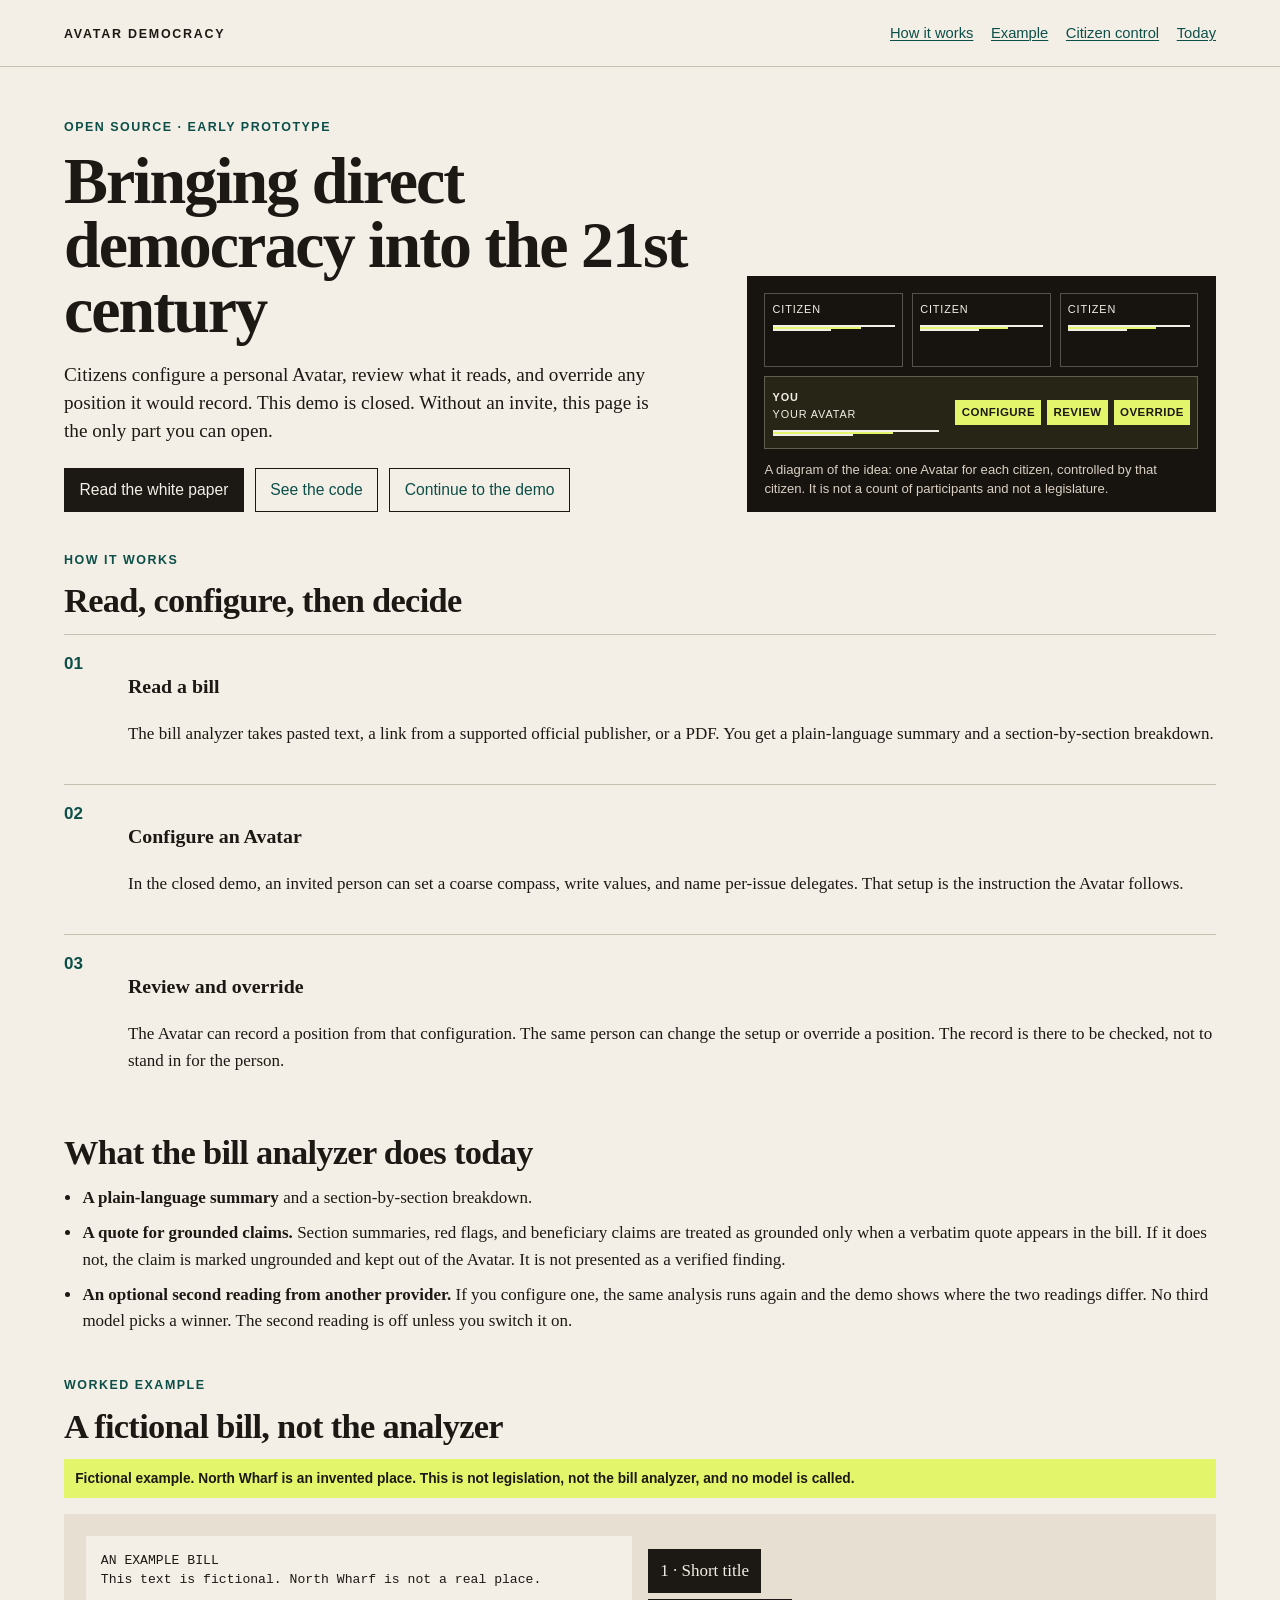
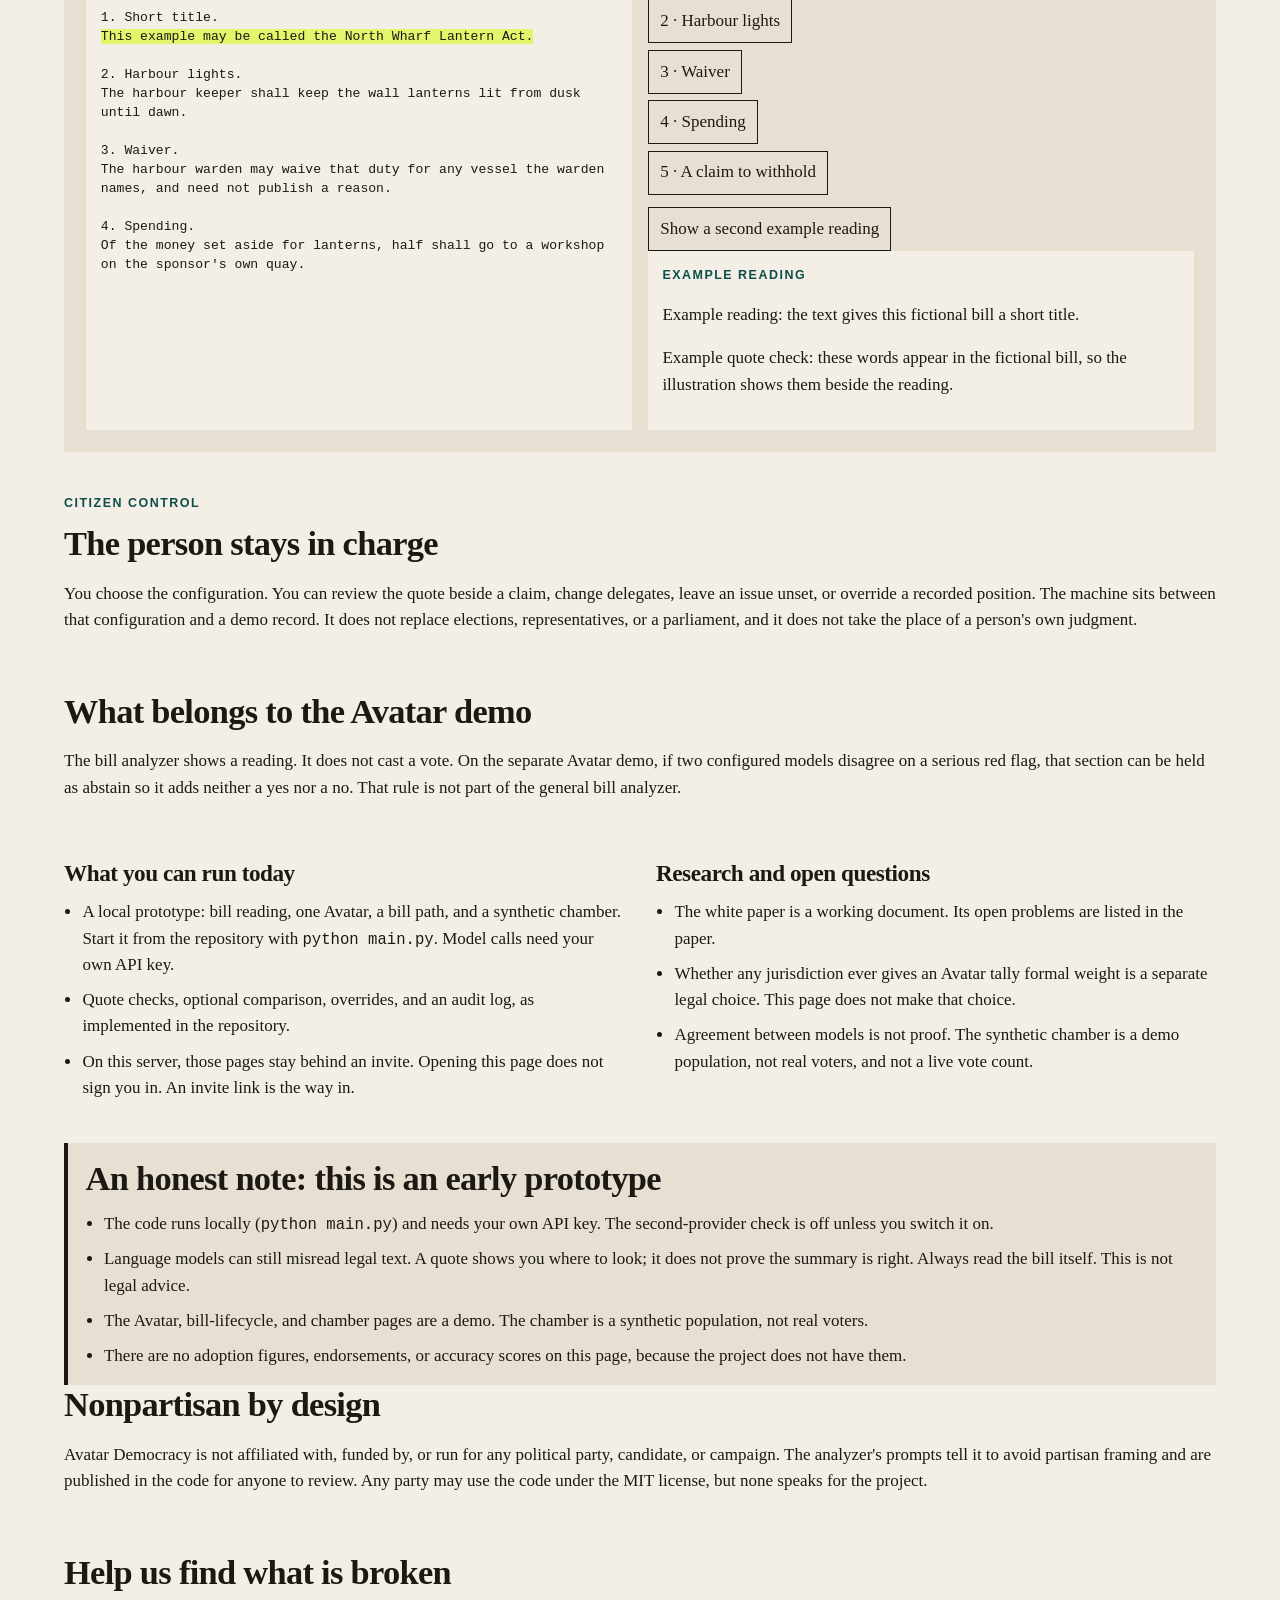
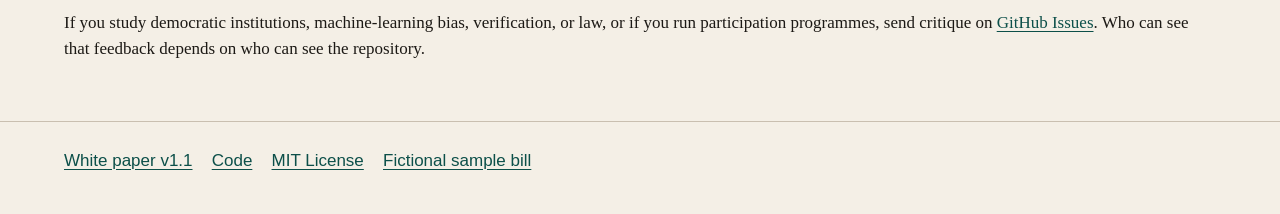
==== landing/index.html @ e1554bad "Open a public landing page and keep the demo behind invites. Visitors without a valid invite see onl" ====
<!DOCTYPE html>
<html lang="en">
<head>
  <meta charset="utf-8">
  <meta name="viewport" content="width=device-width, initial-scale=1">
  <title>Avatar Democracy</title>
  <meta name="description" content="A public introduction to Avatar Democracy. The working prototype on this server is a closed demo. Citizens configure, review, and override their own Avatars.">
  <meta name="color-scheme" content="light">
  <link rel="icon" href="/landing/favicon.svg" type="image/svg+xml">
  <link rel="stylesheet" href="/landing/style.css">
</head>
<body id="public-landing">
  <a class="skip" href="#content">Skip to content</a>
  <header class="mast">
    <div class="wrap">
      <p class="brand">Avatar Democracy</p>
      <nav aria-label="On this page">
        <ul>
          <li><a href="#how">How it works</a></li>
          <li><a href="#example">Example</a></li>
          <li><a href="#control">Citizen control</a></li>
          <li><a href="#today">Today</a></li>
        </ul>
      </nav>
    </div>
  </header>
  <main id="content">
    <div class="wrap">
      <div class="hero">
        <div>
          <p class="kicker">Open source · early prototype</p>
          <h1>Bringing direct democracy into the 21st century</h1>
          <p class="lede">Citizens configure a personal Avatar, review what it reads, and override any position it would record. This demo is closed. Without an invite, this page is the only part you can open.</p>
          <ul class="actions">
            <li><a class="primary" href="https://github.com/spiry2s/avatar-democracy/blob/main/ai_avatar_democracy_v1.1.md">Read the white paper</a></li>
            <li><a href="https://github.com/spiry2s/avatar-democracy">See the code</a></li>
            <li><a href="/invite">Continue to the demo</a></li>
          </ul>
        </div>
        <figure class="diagram">
          <div class="diagram-grid" aria-hidden="true">
            <div class="cell"><span>Citizen</span><span class="bars"><i></i><i></i><i></i></span></div>
            <div class="cell"><span>Citizen</span><span class="bars"><i></i><i></i><i></i></span></div>
            <div class="cell"><span>Citizen</span><span class="bars"><i></i><i></i><i></i></span></div>
            <div class="cell you">
              <div>
                <strong>You</strong>
                <span>Your Avatar</span>
                <span class="bars"><i></i><i></i><i></i></span>
              </div>
              <div class="pills">
                <b>Configure</b>
                <b>Review</b>
                <b>Override</b>
              </div>
            </div>
          </div>
          <figcaption>A diagram of the idea: one Avatar for each citizen, controlled by that citizen. It is not a count of participants and not a legislature.</figcaption>
        </figure>
      </div>

      <section id="how">
        <p class="section-kicker">How it works</p>
        <h2>Read, configure, then decide</h2>
        <ol class="steps">
          <li>
            <span>01</span>
            <div>
              <h3>Read a bill</h3>
              <p>The bill analyzer takes pasted text, a link from a supported official publisher, or a PDF. You get a plain-language summary and a section-by-section breakdown.</p>
            </div>
          </li>
          <li>
            <span>02</span>
            <div>
              <h3>Configure an Avatar</h3>
              <p>In the closed demo, an invited person can set a coarse compass, write values, and name per-issue delegates. That setup is the instruction the Avatar follows.</p>
            </div>
          </li>
          <li>
            <span>03</span>
            <div>
              <h3>Review and override</h3>
              <p>The Avatar can record a position from that configuration. The same person can change the setup or override a position. The record is there to be checked, not to stand in for the person.</p>
            </div>
          </li>
        </ol>
      </section>

      <section id="analyzer">
        <h2>What the bill analyzer does today</h2>
        <ul class="plain">
          <li><strong>A plain-language summary</strong> and a section-by-section breakdown.</li>
          <li><strong>A quote for grounded claims.</strong> Section summaries, red flags, and beneficiary claims are treated as grounded only when a verbatim quote appears in the bill. If it does not, the claim is marked ungrounded and kept out of the Avatar. It is not presented as a verified finding.</li>
          <li><strong>An optional second reading from another provider.</strong> If you configure one, the same analysis runs again and the demo shows where the two readings differ. No third model picks a winner. The second reading is off unless you switch it on.</li>
        </ul>
      </section>

      <section id="example">
        <p class="section-kicker">Worked example</p>
        <h2>A fictional bill, not the analyzer</h2>
        <p class="example-banner">Fictional example. North Wharf is an invented place. This is not legislation, not the bill analyzer, and no model is called.</p>
        <div class="example">
          <div class="example-grid">
            <pre class="bill" id="example-bill">AN EXAMPLE BILL
This text is fictional. North Wharf is not a real place.

1. Short title.
This example may be called the North Wharf Lantern Act.

2. Harbour lights.
The harbour keeper shall keep the wall lanterns lit from dusk until dawn.

3. Waiver.
The harbour warden may waive that duty for any vessel the warden names, and need not publish a reason.

4. Spending.
Of the money set aside for lanterns, half shall go to a workshop on the sponsor's own quay.</pre>
            <div>
              <ul class="section-buttons" id="example-sections">
                <li><button type="button" aria-pressed="true" data-quote="This example may be called the North Wharf Lantern Act." data-summary="Example reading: the text gives this fictional bill a short title.">1 · Short title</button></li>
                <li><button type="button" aria-pressed="false" data-quote="The harbour keeper shall keep the wall lanterns lit from dusk until dawn." data-summary="Example reading: the keeper would keep the wall lanterns lit from dusk until dawn.">2 · Harbour lights</button></li>
                <li><button type="button" aria-pressed="false" data-quote="The harbour warden may waive that duty for any vessel the warden names, and need not publish a reason." data-summary="Example reading: the warden could waive the lighting duty for a named vessel without publishing a reason." data-flag="Example flag: the waiver names no limit and no public reason." data-second="Second example reading: someone else might call the same sentence a narrow safety valve. This page does not decide which reading is right.">3 · Waiver</button></li>
                <li><button type="button" aria-pressed="false" data-quote="half shall go to a workshop on the sponsor's own quay." data-summary="Example reading: half of the lantern money would go to a workshop on the sponsor's quay.">4 · Spending</button></li>
                <li><button type="button" aria-pressed="false" data-quote="The Act bans every ferry from the harbour." data-summary="Example claim: the bill bans every ferry. This quote is not in the text, so the illustration withholds it.">5 · A claim to withhold</button></li>
              </ul>
              <button type="button" class="second-toggle" id="example-second" aria-pressed="false">Show a second example reading</button>
              <div class="reading" id="example-reading" aria-live="polite"></div>
              <noscript><p>The buttons need the page script to switch the example. They still do not contact a model.</p></noscript>
            </div>
          </div>
        </div>
      </section>

      <section id="control">
        <p class="section-kicker">Citizen control</p>
        <h2>The person stays in charge</h2>
        <p>You choose the configuration. You can review the quote beside a claim, change delegates, leave an issue unset, or override a recorded position. The machine sits between that configuration and a demo record. It does not replace elections, representatives, or a parliament, and it does not take the place of a person's own judgment.</p>
      </section>

      <section id="avatar-demo">
        <h2>What belongs to the Avatar demo</h2>
        <p>The bill analyzer shows a reading. It does not cast a vote. On the separate Avatar demo, if two configured models disagree on a serious red flag, that section can be held as abstain so it adds neither a yes nor a no. That rule is not part of the general bill analyzer.</p>
      </section>

      <section id="today">
        <div class="split">
          <div>
            <h2>What you can run today</h2>
            <ul class="plain">
              <li>A local prototype: bill reading, one Avatar, a bill path, and a synthetic chamber. Start it from the repository with <code>python main.py</code>. Model calls need your own API key.</li>
              <li>Quote checks, optional comparison, overrides, and an audit log, as implemented in the repository.</li>
              <li>On this server, those pages stay behind an invite. Opening this page does not sign you in. An invite link is the way in.</li>
            </ul>
          </div>
          <div>
            <h2>Research and open questions</h2>
            <ul class="plain">
              <li>The white paper is a working document. Its open problems are listed in the paper.</li>
              <li>Whether any jurisdiction ever gives an Avatar tally formal weight is a separate legal choice. This page does not make that choice.</li>
              <li>Agreement between models is not proof. The synthetic chamber is a demo population, not real voters, and not a live vote count.</li>
            </ul>
          </div>
        </div>
      </section>

      <section class="note" id="honest-note">
        <h2>An honest note: this is an early prototype</h2>
        <ul class="plain">
          <li>The code runs locally (<code>python main.py</code>) and needs your own API key. The second-provider check is off unless you switch it on.</li>
          <li>Language models can still misread legal text. A quote shows you where to look; it does not prove the summary is right. Always read the bill itself. This is not legal advice.</li>
          <li>The Avatar, bill-lifecycle, and chamber pages are a demo. The chamber is a synthetic population, not real voters.</li>
          <li>There are no adoption figures, endorsements, or accuracy scores on this page, because the project does not have them.</li>
        </ul>
      </section>

      <section id="nonpartisan">
        <h2>Nonpartisan by design</h2>
        <p>Avatar Democracy is not affiliated with, funded by, or run for any political party, candidate, or campaign. The analyzer's prompts tell it to avoid partisan framing and are published in the code for anyone to review. Any party may use the code under the MIT license, but none speaks for the project.</p>
      </section>

      <section id="critique">
        <h2>Help us find what is broken</h2>
        <p>If you study democratic institutions, machine-learning bias, verification, or law, or if you run participation programmes, send critique on <a href="https://github.com/spiry2s/avatar-democracy/issues">GitHub Issues</a>. Who can see that feedback depends on who can see the repository.</p>
      </section>
    </div>
  </main>
  <footer>
    <div class="wrap">
      <nav aria-label="Project">
        <ul class="colophon">
          <li><a href="https://github.com/spiry2s/avatar-democracy/blob/main/ai_avatar_democracy_v1.1.md">White paper v1.1</a></li>
          <li><a href="https://github.com/spiry2s/avatar-democracy">Code</a></li>
          <li><a href="https://github.com/spiry2s/avatar-democracy/blob/main/LICENSE">MIT License</a></li>
          <li><a href="https://github.com/spiry2s/avatar-democracy/blob/main/sample_bill.txt">Fictional sample bill</a></li>
        </ul>
      </nav>
    </div>
  </footer>
  <script src="/landing/illustration.js"></script>
</body>
</html>
---- landing/style.css ----
/* Public landing. Local files only. */

*, *::before, *::after { box-sizing: border-box; }

:root {
  --bg: #f4efe6;
  --bg-deep: #e7e0d2;
  --ink: #1c1915;
  --muted: #3e362f;
  --teal: #0c4f49;
  --lime: #e3f56b;
  --line: #c9bfb0;
  --panel: #171410;
  --panel-ink: #f4efe6;
  --focus: #0c4f49;
}

html { font-size: 100%; }

body {
  margin: 0;
  background: var(--bg);
  color: var(--ink);
  font-family: "Iowan Old Style", Palatino, "Palatino Linotype", Georgia, serif;
  font-size: 1.0625rem;
  line-height: 1.55;
  overflow-wrap: break-word;
}

.skip {
  position: absolute;
  left: 0.75rem;
  top: 0.75rem;
  padding: 0.45rem 0.7rem;
  background: var(--ink);
  color: var(--bg);
  transform: translateY(-200%);
  z-index: 2;
}

.skip:focus { transform: none; }

a {
  color: var(--teal);
  text-decoration-thickness: 1px;
  text-underline-offset: 0.16em;
}

a:hover { text-decoration-thickness: 2px; }

a:focus-visible, button:focus-visible {
  outline: 3px solid var(--focus);
  outline-offset: 3px;
}

.wrap {
  width: min(72rem, calc(100% - 2.5rem));
  margin-inline: auto;
}

.mast {
  border-bottom: 1px solid var(--line);
}

.mast .wrap {
  display: flex;
  flex-wrap: wrap;
  align-items: baseline;
  justify-content: space-between;
  gap: 0.75rem 1.5rem;
  padding-block: 0.9rem;
}

.brand {
  margin: 0;
  font-family: "Avenir Next", "Segoe UI", sans-serif;
  font-size: 0.78rem;
  font-weight: 700;
  letter-spacing: 0.14em;
  text-transform: uppercase;
}

.mast nav ul {
  display: flex;
  flex-wrap: wrap;
  gap: 0.25rem 1.1rem;
  margin: 0;
  padding: 0;
  list-style: none;
}

.mast a {
  display: inline-block;
  padding-block: 0.45rem;
  font-family: "Avenir Next", "Segoe UI", sans-serif;
  font-size: 0.92rem;
}

.hero {
  display: grid;
  grid-template-columns: minmax(0, 1.15fr) minmax(16rem, 0.85fr);
  gap: 2.5rem 3rem;
  padding-block: 3.2rem 2.4rem;
  align-items: end;
}

.kicker, .section-kicker, .example-kicker {
  margin: 0 0 0.7rem;
  font-family: "Avenir Next", "Segoe UI", sans-serif;
  font-size: 0.78rem;
  font-weight: 700;
  letter-spacing: 0.12em;
  text-transform: uppercase;
  color: var(--teal);
}

h1 {
  margin: 0;
  font-size: clamp(2.4rem, 1.4rem + 3.4vw, 4.35rem);
  font-weight: 600;
  letter-spacing: -0.03em;
  line-height: 0.98;
}

.lede {
  margin: 1.15rem 0 0;
  max-width: 38rem;
  font-size: 1.2rem;
  line-height: 1.45;
}

.actions {
  display: flex;
  flex-wrap: wrap;
  gap: 0.7rem;
  margin: 1.5rem 0 0;
  padding: 0;
  list-style: none;
}

.actions a {
  display: inline-flex;
  align-items: center;
  min-height: 44px;
  padding: 0.45rem 0.9rem;
  font-family: "Avenir Next", "Segoe UI", sans-serif;
  font-size: 0.98rem;
  text-decoration: none;
  border: 1px solid var(--ink);
}

.actions a.primary {
  background: var(--ink);
  color: var(--bg);
}

.actions a.primary:hover { background: var(--teal); border-color: var(--teal); }

.diagram {
  margin: 0;
  background: var(--panel);
  color: var(--panel-ink);
  padding: 1.1rem 1.1rem 0.9rem;
}

.diagram-grid {
  display: grid;
  grid-template-columns: repeat(3, 1fr);
  gap: 0.55rem;
}

.cell {
  min-height: 4.6rem;
  padding: 0.45rem;
  border: 1px solid rgba(244, 239, 230, 0.28);
}

.cell strong, .cell span {
  display: block;
  font-family: "Avenir Next", "Segoe UI", sans-serif;
  font-size: 0.68rem;
  letter-spacing: 0.08em;
  text-transform: uppercase;
}

.bars {
  display: grid;
  gap: 0.28rem;
  margin-top: 0.45rem;
}

.bars i {
  display: block;
  height: 2px;
  background: var(--panel-ink);
  font-style: normal;
}

.bars i:nth-child(2) { width: 72%; background: var(--lime); }
.bars i:nth-child(3) { width: 48%; }

.cell.you {
  grid-column: 1 / -1;
  display: grid;
  grid-template-columns: 1fr auto;
  gap: 0.4rem 1rem;
  align-items: center;
  background: rgba(227, 245, 107, 0.08);
}

.pills {
  display: flex;
  flex-wrap: wrap;
  gap: 0.35rem;
}

.pills b {
  padding: 0.2rem 0.4rem;
  background: var(--lime);
  color: var(--ink);
  font-family: "Avenir Next", "Segoe UI", sans-serif;
  font-size: 0.72rem;
  font-weight: 700;
  letter-spacing: 0.04em;
  text-transform: uppercase;
}

.diagram figcaption {
  margin: 0.75rem 0 0;
  color: #d9d0c3;
  font-family: "Avenir Next", "Segoe UI", sans-serif;
  font-size: 0.82rem;
  line-height: 1.4;
}

main section { padding-bottom: 2.6rem; }

h2 {
  margin: 0 0 0.8rem;
  font-size: clamp(1.6rem, 1.2rem + 1.2vw, 2.15rem);
  font-weight: 600;
  letter-spacing: -0.02em;
  line-height: 1.15;
}

.steps {
  margin: 0;
  padding: 0;
  list-style: none;
  display: grid;
  gap: 1.2rem;
}

.steps li {
  display: grid;
  grid-template-columns: 3.2rem 1fr;
  gap: 0.8rem;
  padding-top: 1rem;
  border-top: 1px solid var(--line);
}

.steps span {
  font-family: "Avenir Next", "Segoe UI", sans-serif;
  font-weight: 700;
  color: var(--teal);
}

.example {
  background: var(--bg-deep);
  padding: 1.4rem;
}

.example-banner {
  margin: 0 0 1rem;
  padding: 0.55rem 0.7rem;
  background: var(--lime);
  color: var(--ink);
  font-family: "Avenir Next", "Segoe UI", sans-serif;
  font-size: 0.86rem;
  font-weight: 700;
}

.example-grid {
  display: grid;
  grid-template-columns: minmax(0, 1fr) minmax(0, 1fr);
  gap: 1rem;
}

.bill, .reading {
  background: var(--bg);
  padding: 0.9rem;
}

.bill {
  margin: 0;
  white-space: pre-wrap;
  font-family: ui-monospace, "Cascadia Code", Menlo, Consolas, monospace;
  font-size: 0.82rem;
  line-height: 1.45;
}

.bill mark {
  background: var(--lime);
  color: var(--ink);
}

.section-buttons {
  display: flex;
  flex-direction: column;
  gap: 0.4rem;
  margin: 0.8rem 0 0;
  padding: 0;
  list-style: none;
}

.section-buttons button, .second-toggle {
  min-height: 44px;
  padding: 0.45rem 0.7rem;
  text-align: left;
  background: transparent;
  color: var(--ink);
  border: 1px solid var(--ink);
  font: inherit;
  cursor: pointer;
}

.section-buttons button[aria-pressed="true"] {
  background: var(--ink);
  color: var(--bg);
}

.second-toggle { margin-top: 0.8rem; }

.split {
  display: grid;
  grid-template-columns: 1fr 1fr;
  gap: 2rem;
}

.split h2 { font-size: 1.45rem; }

.note {
  padding: 1rem 1rem 1rem 1.1rem;
  background: var(--bg-deep);
  border-left: 4px solid var(--ink);
}

.note h2 { margin-top: 0; }

ul.plain { margin: 0.4rem 0 0; padding-left: 1.15rem; }
ul.plain li + li { margin-top: 0.55rem; }

footer {
  border-top: 1px solid var(--line);
  padding: 1rem 0 2rem;
}

.colophon {
  display: flex;
  flex-wrap: wrap;
  gap: 0.4rem 1.2rem;
  margin: 0;
  padding: 0;
  list-style: none;
}

.colophon a {
  display: inline-block;
  min-height: 44px;
  padding-top: 0.6rem;
  font-family: "Avenir Next", "Segoe UI", sans-serif;
}

code {
  font-family: ui-monospace, Menlo, Consolas, monospace;
  font-size: 0.92em;
}

@media (prefers-reduced-motion: no-preference) {
  .cell.you { animation: arrive 0.6s ease both; }
}

@keyframes arrive {
  from { opacity: 0.45; }
  to { opacity: 1; }
}

@media (max-width: 52rem) {
  .hero, .example-grid, .split { grid-template-columns: 1fr; }
  .wrap { width: min(72rem, calc(100% - 1.4rem)); }
  .diagram-grid { grid-template-columns: 1fr 1fr; }
  .cell.you { grid-column: 1 / -1; }
  h1 { font-size: clamp(2.15rem, 1.3rem + 4vw, 3rem); }
}

@media (forced-colors: active) {
  .example-banner, .pills b, .bill mark { forced-color-adjust: none; }
  a:focus-visible, button:focus-visible { outline-color: Highlight; }
}

@media print {
  .skip, .actions, .section-buttons, .second-toggle { display: none; }
  body { background: #fff; color: #000; }
  .diagram { background: #fff; color: #000; border: 1px solid #000; }
}
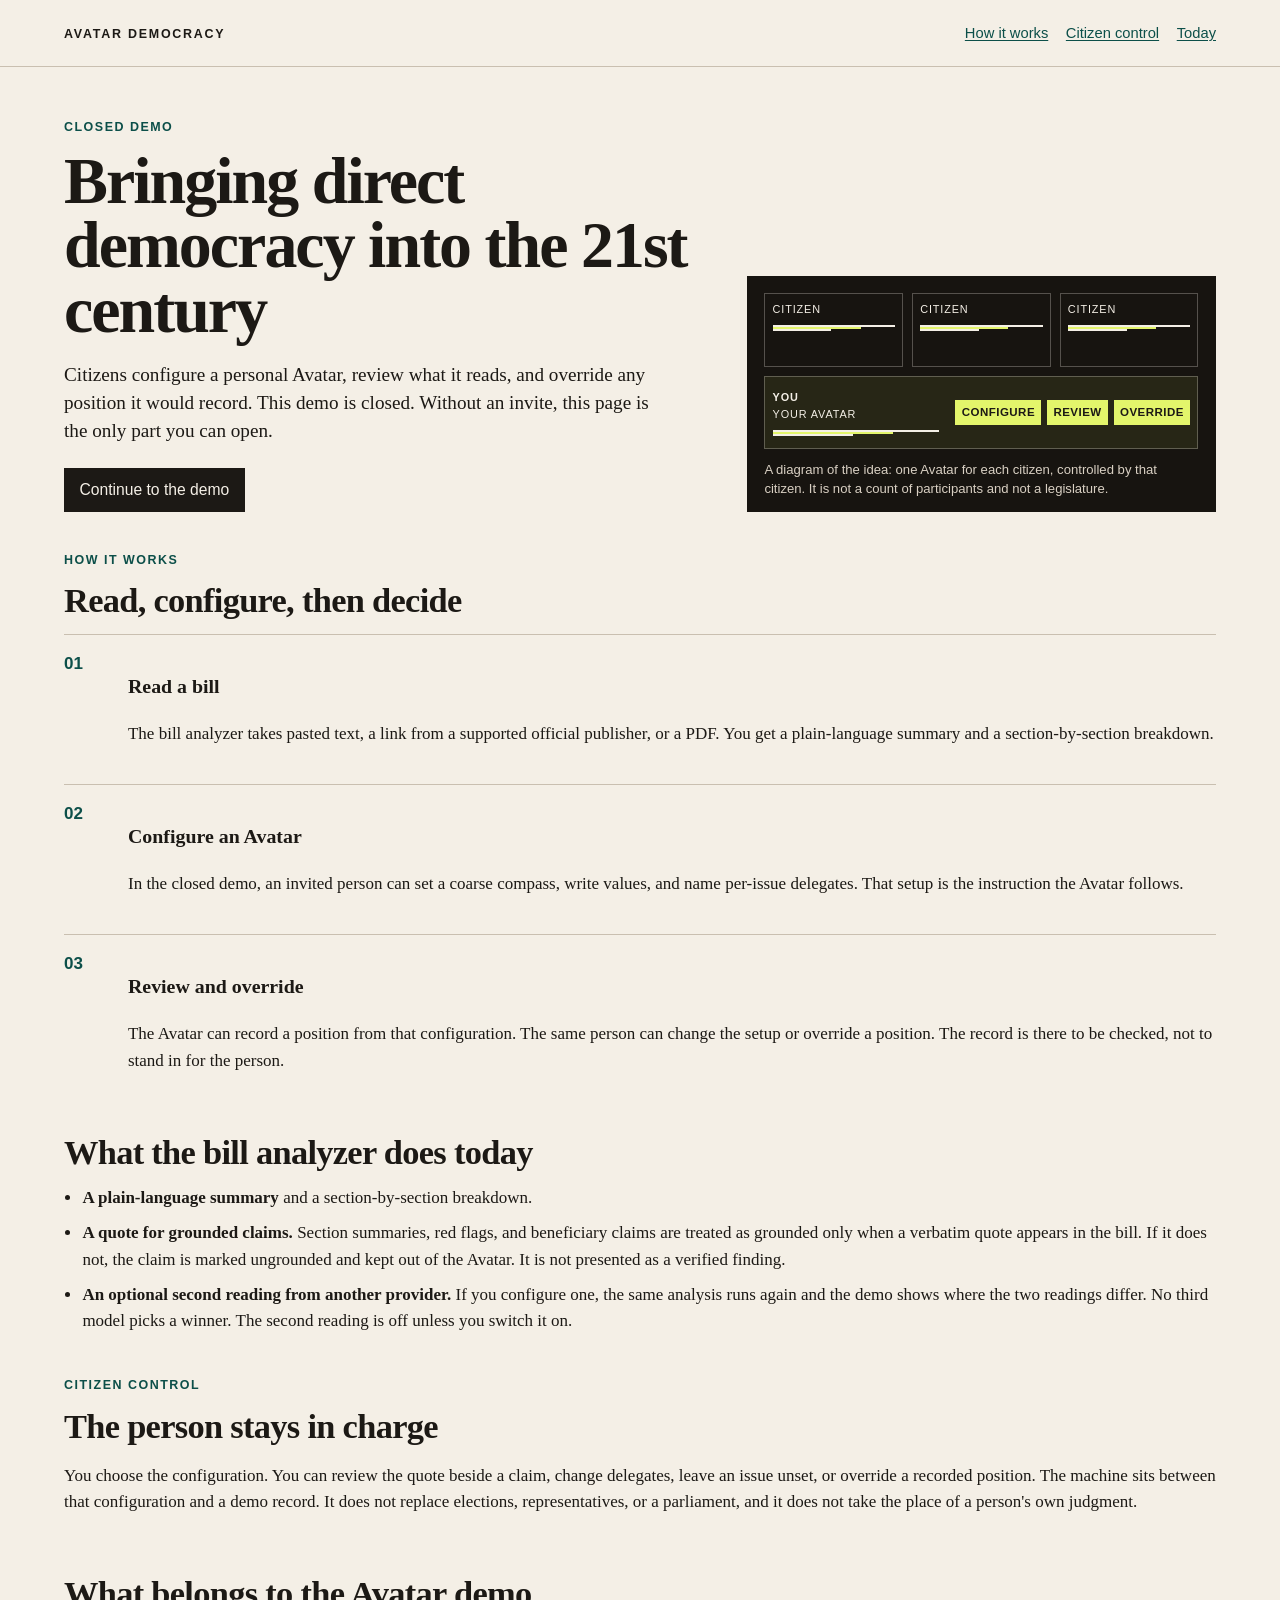
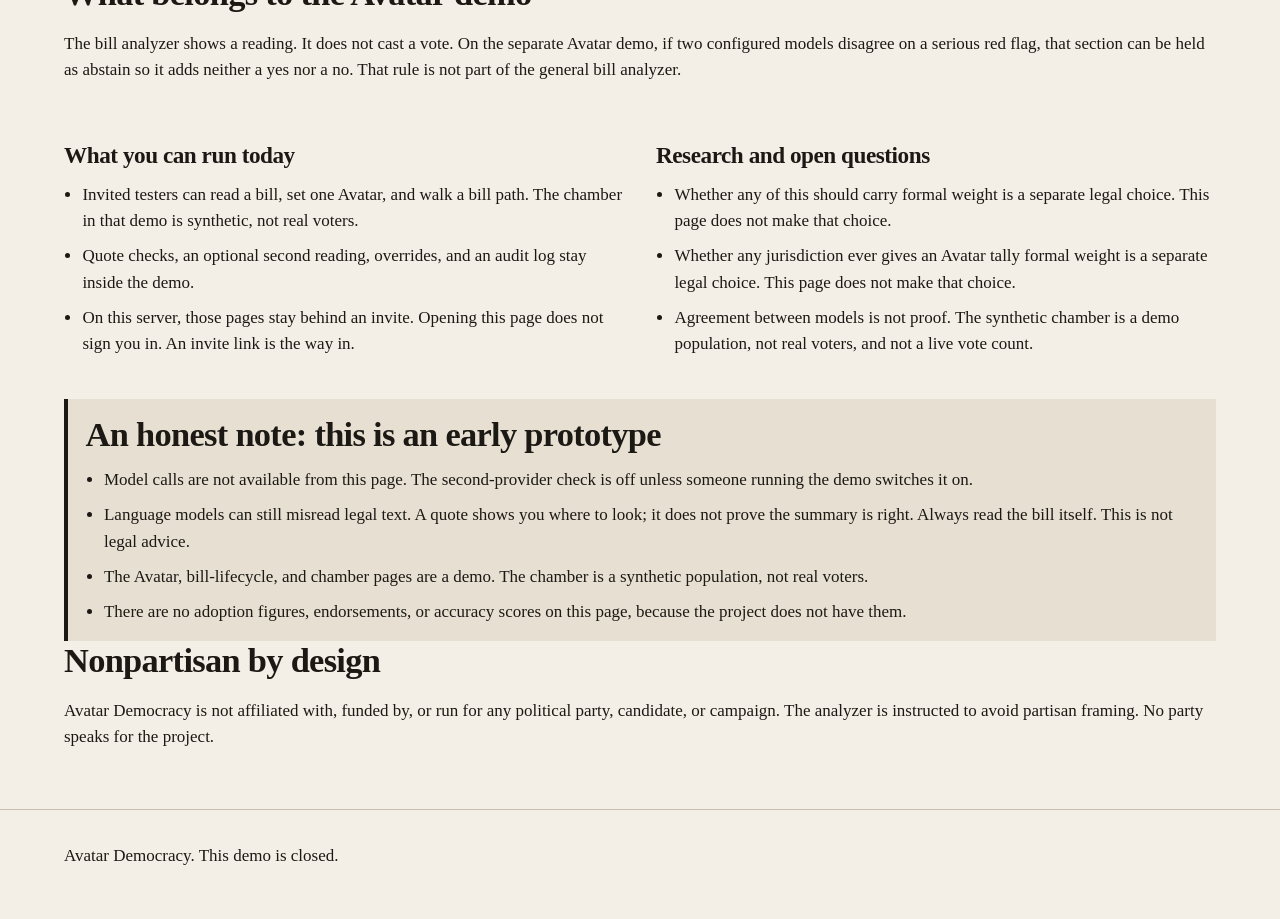
==== commit a624a43e: "Keep the public page free of source links and the fictional bill. Application files now require an i" ====
--- a/landing/index.html
+++ b/landing/index.html
@@ -17,7 +17,6 @@
       <nav aria-label="On this page">
         <ul>
           <li><a href="#how">How it works</a></li>
-          <li><a href="#example">Example</a></li>
           <li><a href="#control">Citizen control</a></li>
           <li><a href="#today">Today</a></li>
         </ul>
@@ -28,13 +27,11 @@
     <div class="wrap">
       <div class="hero">
         <div>
-          <p class="kicker">Open source · early prototype</p>
+          <p class="kicker">Closed demo</p>
           <h1>Bringing direct democracy into the 21st century</h1>
           <p class="lede">Citizens configure a personal Avatar, review what it reads, and override any position it would record. This demo is closed. Without an invite, this page is the only part you can open.</p>
           <ul class="actions">
-            <li><a class="primary" href="https://github.com/spiry2s/avatar-democracy/blob/main/ai_avatar_democracy_v1.1.md">Read the white paper</a></li>
-            <li><a href="https://github.com/spiry2s/avatar-democracy">See the code</a></li>
-            <li><a href="/invite">Continue to the demo</a></li>
+            <li><a class="primary" href="/invite">Continue to the demo</a></li>
           </ul>
         </div>
         <figure class="diagram">
@@ -96,42 +93,6 @@
         </ul>
       </section>
 
-      <section id="example">
-        <p class="section-kicker">Worked example</p>
-        <h2>A fictional bill, not the analyzer</h2>
-        <p class="example-banner">Fictional example. North Wharf is an invented place. This is not legislation, not the bill analyzer, and no model is called.</p>
-        <div class="example">
-          <div class="example-grid">
-            <pre class="bill" id="example-bill">AN EXAMPLE BILL
-This text is fictional. North Wharf is not a real place.
-
-1. Short title.
-This example may be called the North Wharf Lantern Act.
-
-2. Harbour lights.
-The harbour keeper shall keep the wall lanterns lit from dusk until dawn.
-
-3. Waiver.
-The harbour warden may waive that duty for any vessel the warden names, and need not publish a reason.
-
-4. Spending.
-Of the money set aside for lanterns, half shall go to a workshop on the sponsor's own quay.</pre>
-            <div>
-              <ul class="section-buttons" id="example-sections">
-                <li><button type="button" aria-pressed="true" data-quote="This example may be called the North Wharf Lantern Act." data-summary="Example reading: the text gives this fictional bill a short title.">1 · Short title</button></li>
-                <li><button type="button" aria-pressed="false" data-quote="The harbour keeper shall keep the wall lanterns lit from dusk until dawn." data-summary="Example reading: the keeper would keep the wall lanterns lit from dusk until dawn.">2 · Harbour lights</button></li>
-                <li><button type="button" aria-pressed="false" data-quote="The harbour warden may waive that duty for any vessel the warden names, and need not publish a reason." data-summary="Example reading: the warden could waive the lighting duty for a named vessel without publishing a reason." data-flag="Example flag: the waiver names no limit and no public reason." data-second="Second example reading: someone else might call the same sentence a narrow safety valve. This page does not decide which reading is right.">3 · Waiver</button></li>
-                <li><button type="button" aria-pressed="false" data-quote="half shall go to a workshop on the sponsor's own quay." data-summary="Example reading: half of the lantern money would go to a workshop on the sponsor's quay.">4 · Spending</button></li>
-                <li><button type="button" aria-pressed="false" data-quote="The Act bans every ferry from the harbour." data-summary="Example claim: the bill bans every ferry. This quote is not in the text, so the illustration withholds it.">5 · A claim to withhold</button></li>
-              </ul>
-              <button type="button" class="second-toggle" id="example-second" aria-pressed="false">Show a second example reading</button>
-              <div class="reading" id="example-reading" aria-live="polite"></div>
-              <noscript><p>The buttons need the page script to switch the example. They still do not contact a model.</p></noscript>
-            </div>
-          </div>
-        </div>
-      </section>
-
       <section id="control">
         <p class="section-kicker">Citizen control</p>
         <h2>The person stays in charge</h2>
@@ -148,15 +109,15 @@
           <div>
             <h2>What you can run today</h2>
             <ul class="plain">
-              <li>A local prototype: bill reading, one Avatar, a bill path, and a synthetic chamber. Start it from the repository with <code>python main.py</code>. Model calls need your own API key.</li>
-              <li>Quote checks, optional comparison, overrides, and an audit log, as implemented in the repository.</li>
+              <li>Invited testers can read a bill, set one Avatar, and walk a bill path. The chamber in that demo is synthetic, not real voters.</li>
+              <li>Quote checks, an optional second reading, overrides, and an audit log stay inside the demo.</li>
               <li>On this server, those pages stay behind an invite. Opening this page does not sign you in. An invite link is the way in.</li>
             </ul>
           </div>
           <div>
             <h2>Research and open questions</h2>
             <ul class="plain">
-              <li>The white paper is a working document. Its open problems are listed in the paper.</li>
+              <li>Whether any of this should carry formal weight is a separate legal choice. This page does not make that choice.</li>
               <li>Whether any jurisdiction ever gives an Avatar tally formal weight is a separate legal choice. This page does not make that choice.</li>
               <li>Agreement between models is not proof. The synthetic chamber is a demo population, not real voters, and not a live vote count.</li>
             </ul>
@@ -167,7 +128,7 @@
       <section class="note" id="honest-note">
         <h2>An honest note: this is an early prototype</h2>
         <ul class="plain">
-          <li>The code runs locally (<code>python main.py</code>) and needs your own API key. The second-provider check is off unless you switch it on.</li>
+          <li>Model calls are not available from this page. The second-provider check is off unless someone running the demo switches it on.</li>
           <li>Language models can still misread legal text. A quote shows you where to look; it does not prove the summary is right. Always read the bill itself. This is not legal advice.</li>
           <li>The Avatar, bill-lifecycle, and chamber pages are a demo. The chamber is a synthetic population, not real voters.</li>
           <li>There are no adoption figures, endorsements, or accuracy scores on this page, because the project does not have them.</li>
@@ -176,27 +137,14 @@
 
       <section id="nonpartisan">
         <h2>Nonpartisan by design</h2>
-        <p>Avatar Democracy is not affiliated with, funded by, or run for any political party, candidate, or campaign. The analyzer's prompts tell it to avoid partisan framing and are published in the code for anyone to review. Any party may use the code under the MIT license, but none speaks for the project.</p>
-      </section>
-
-      <section id="critique">
-        <h2>Help us find what is broken</h2>
-        <p>If you study democratic institutions, machine-learning bias, verification, or law, or if you run participation programmes, send critique on <a href="https://github.com/spiry2s/avatar-democracy/issues">GitHub Issues</a>. Who can see that feedback depends on who can see the repository.</p>
+        <p>Avatar Democracy is not affiliated with, funded by, or run for any political party, candidate, or campaign. The analyzer is instructed to avoid partisan framing. No party speaks for the project.</p>
       </section>
     </div>
   </main>
   <footer>
     <div class="wrap">
-      <nav aria-label="Project">
-        <ul class="colophon">
-          <li><a href="https://github.com/spiry2s/avatar-democracy/blob/main/ai_avatar_democracy_v1.1.md">White paper v1.1</a></li>
-          <li><a href="https://github.com/spiry2s/avatar-democracy">Code</a></li>
-          <li><a href="https://github.com/spiry2s/avatar-democracy/blob/main/LICENSE">MIT License</a></li>
-          <li><a href="https://github.com/spiry2s/avatar-democracy/blob/main/sample_bill.txt">Fictional sample bill</a></li>
-        </ul>
-      </nav>
+      <p>Avatar Democracy. This demo is closed.</p>
     </div>
   </footer>
-  <script src="/landing/illustration.js"></script>
 </body>
 </html>
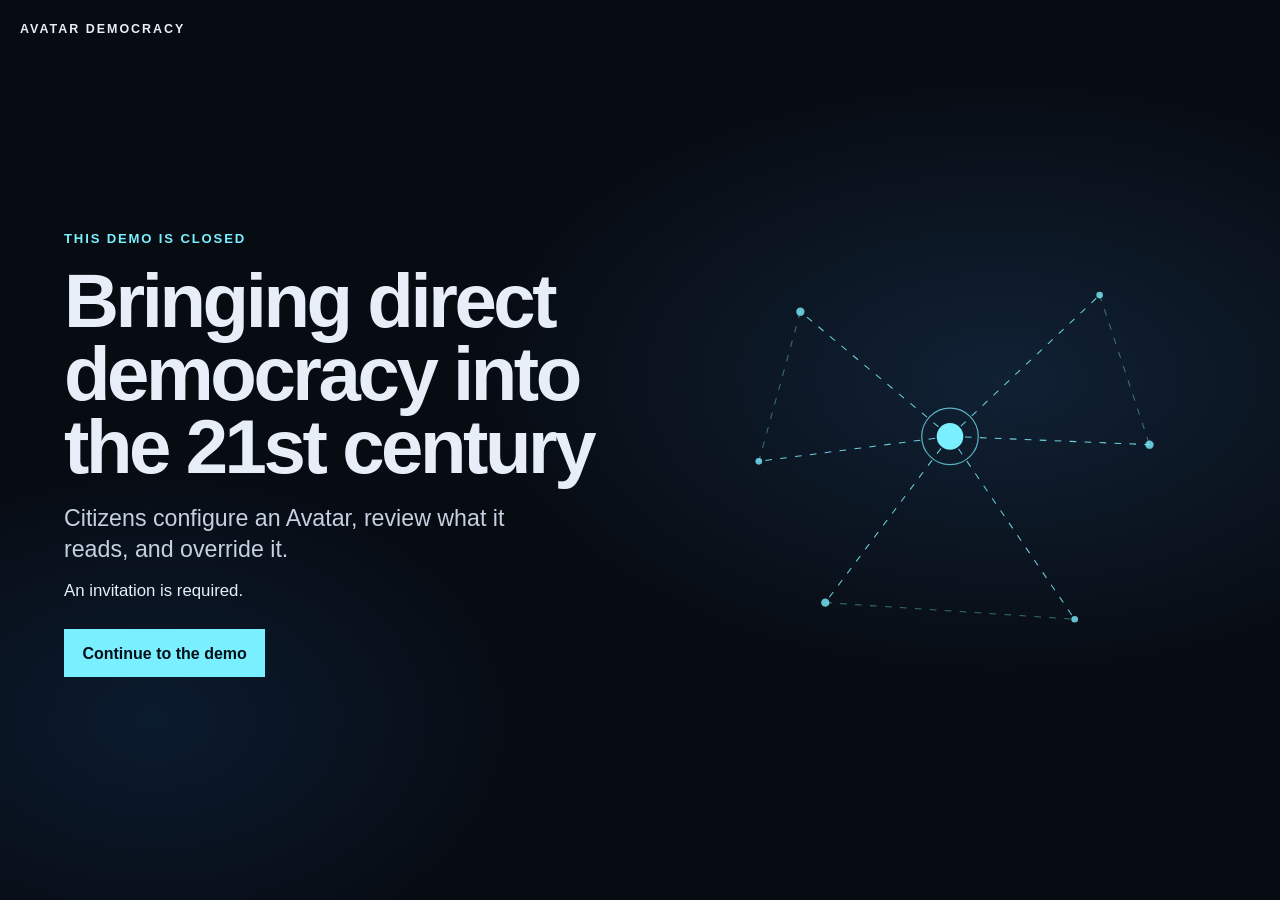
==== commit 952e1e9d: "Restyle the invite gate as a dark entrance. The public page keeps the same narrow allowlist and drop" ====
--- a/landing/index.html
+++ b/landing/index.html
@@ -4,147 +4,47 @@
   <meta charset="utf-8">
   <meta name="viewport" content="width=device-width, initial-scale=1">
   <title>Avatar Democracy</title>
-  <meta name="description" content="A public introduction to Avatar Democracy. The working prototype on this server is a closed demo. Citizens configure, review, and override their own Avatars.">
-  <meta name="color-scheme" content="light">
+  <meta name="description" content="Avatar Democracy is a closed demo. Citizens configure an Avatar, review what it reads, and override it. An invitation is required.">
+  <meta name="color-scheme" content="dark">
   <link rel="icon" href="/landing/favicon.svg" type="image/svg+xml">
   <link rel="stylesheet" href="/landing/style.css">
 </head>
 <body id="public-landing">
   <a class="skip" href="#content">Skip to content</a>
-  <header class="mast">
-    <div class="wrap">
-      <p class="brand">Avatar Democracy</p>
-      <nav aria-label="On this page">
-        <ul>
-          <li><a href="#how">How it works</a></li>
-          <li><a href="#control">Citizen control</a></li>
-          <li><a href="#today">Today</a></li>
-        </ul>
-      </nav>
-    </div>
-  </header>
-  <main id="content">
-    <div class="wrap">
-      <div class="hero">
-        <div>
-          <p class="kicker">Closed demo</p>
-          <h1>Bringing direct democracy into the 21st century</h1>
-          <p class="lede">Citizens configure a personal Avatar, review what it reads, and override any position it would record. This demo is closed. Without an invite, this page is the only part you can open.</p>
-          <ul class="actions">
-            <li><a class="primary" href="/invite">Continue to the demo</a></li>
-          </ul>
-        </div>
-        <figure class="diagram">
-          <div class="diagram-grid" aria-hidden="true">
-            <div class="cell"><span>Citizen</span><span class="bars"><i></i><i></i><i></i></span></div>
-            <div class="cell"><span>Citizen</span><span class="bars"><i></i><i></i><i></i></span></div>
-            <div class="cell"><span>Citizen</span><span class="bars"><i></i><i></i><i></i></span></div>
-            <div class="cell you">
-              <div>
-                <strong>You</strong>
-                <span>Your Avatar</span>
-                <span class="bars"><i></i><i></i><i></i></span>
-              </div>
-              <div class="pills">
-                <b>Configure</b>
-                <b>Review</b>
-                <b>Override</b>
-              </div>
-            </div>
-          </div>
-          <figcaption>A diagram of the idea: one Avatar for each citizen, controlled by that citizen. It is not a count of participants and not a legislature.</figcaption>
-        </figure>
+  <main id="content" class="stage">
+    <p class="brand">Avatar Democracy</p>
+    <div class="layout">
+      <div class="copy">
+        <p class="status">This demo is closed</p>
+        <h1>Bringing direct democracy into the 21st century</h1>
+        <p class="premise">Citizens configure an Avatar, review what it reads, and override it.</p>
+        <p class="gate">An invitation is required.</p>
+        <a class="enter" href="/invite">Continue to the demo</a>
       </div>
-
-      <section id="how">
-        <p class="section-kicker">How it works</p>
-        <h2>Read, configure, then decide</h2>
-        <ol class="steps">
-          <li>
-            <span>01</span>
-            <div>
-              <h3>Read a bill</h3>
-              <p>The bill analyzer takes pasted text, a link from a supported official publisher, or a PDF. You get a plain-language summary and a section-by-section breakdown.</p>
-            </div>
-          </li>
-          <li>
-            <span>02</span>
-            <div>
-              <h3>Configure an Avatar</h3>
-              <p>In the closed demo, an invited person can set a coarse compass, write values, and name per-issue delegates. That setup is the instruction the Avatar follows.</p>
-            </div>
-          </li>
-          <li>
-            <span>03</span>
-            <div>
-              <h3>Review and override</h3>
-              <p>The Avatar can record a position from that configuration. The same person can change the setup or override a position. The record is there to be checked, not to stand in for the person.</p>
-            </div>
-          </li>
-        </ol>
-      </section>
-
-      <section id="analyzer">
-        <h2>What the bill analyzer does today</h2>
-        <ul class="plain">
-          <li><strong>A plain-language summary</strong> and a section-by-section breakdown.</li>
-          <li><strong>A quote for grounded claims.</strong> Section summaries, red flags, and beneficiary claims are treated as grounded only when a verbatim quote appears in the bill. If it does not, the claim is marked ungrounded and kept out of the Avatar. It is not presented as a verified finding.</li>
-          <li><strong>An optional second reading from another provider.</strong> If you configure one, the same analysis runs again and the demo shows where the two readings differ. No third model picks a winner. The second reading is off unless you switch it on.</li>
-        </ul>
-      </section>
-
-      <section id="control">
-        <p class="section-kicker">Citizen control</p>
-        <h2>The person stays in charge</h2>
-        <p>You choose the configuration. You can review the quote beside a claim, change delegates, leave an issue unset, or override a recorded position. The machine sits between that configuration and a demo record. It does not replace elections, representatives, or a parliament, and it does not take the place of a person's own judgment.</p>
-      </section>
-
-      <section id="avatar-demo">
-        <h2>What belongs to the Avatar demo</h2>
-        <p>The bill analyzer shows a reading. It does not cast a vote. On the separate Avatar demo, if two configured models disagree on a serious red flag, that section can be held as abstain so it adds neither a yes nor a no. That rule is not part of the general bill analyzer.</p>
-      </section>
-
-      <section id="today">
-        <div class="split">
-          <div>
-            <h2>What you can run today</h2>
-            <ul class="plain">
-              <li>Invited testers can read a bill, set one Avatar, and walk a bill path. The chamber in that demo is synthetic, not real voters.</li>
-              <li>Quote checks, an optional second reading, overrides, and an audit log stay inside the demo.</li>
-              <li>On this server, those pages stay behind an invite. Opening this page does not sign you in. An invite link is the way in.</li>
-            </ul>
-          </div>
-          <div>
-            <h2>Research and open questions</h2>
-            <ul class="plain">
-              <li>Whether any of this should carry formal weight is a separate legal choice. This page does not make that choice.</li>
-              <li>Whether any jurisdiction ever gives an Avatar tally formal weight is a separate legal choice. This page does not make that choice.</li>
-              <li>Agreement between models is not proof. The synthetic chamber is a demo population, not real voters, and not a live vote count.</li>
-            </ul>
-          </div>
-        </div>
-      </section>
-
-      <section class="note" id="honest-note">
-        <h2>An honest note: this is an early prototype</h2>
-        <ul class="plain">
-          <li>Model calls are not available from this page. The second-provider check is off unless someone running the demo switches it on.</li>
-          <li>Language models can still misread legal text. A quote shows you where to look; it does not prove the summary is right. Always read the bill itself. This is not legal advice.</li>
-          <li>The Avatar, bill-lifecycle, and chamber pages are a demo. The chamber is a synthetic population, not real voters.</li>
-          <li>There are no adoption figures, endorsements, or accuracy scores on this page, because the project does not have them.</li>
-        </ul>
-      </section>
-
-      <section id="nonpartisan">
-        <h2>Nonpartisan by design</h2>
-        <p>Avatar Democracy is not affiliated with, funded by, or run for any political party, candidate, or campaign. The analyzer is instructed to avoid partisan framing. No party speaks for the project.</p>
-      </section>
+      <svg class="net" viewBox="0 0 640 640" role="img" aria-label="Abstract network of citizens linked to one Avatar">
+        <g class="links" fill="none" stroke="currentColor" stroke-width="1.25">
+          <path class="link" d="M320 300 L140 150" />
+          <path class="link" d="M320 300 L500 130" />
+          <path class="link" d="M320 300 L560 310" />
+          <path class="link" d="M320 300 L470 520" />
+          <path class="link" d="M320 300 L170 500" />
+          <path class="link" d="M320 300 L90 330" />
+          <path class="link dim" d="M140 150 L90 330" />
+          <path class="link dim" d="M500 130 L560 310" />
+          <path class="link dim" d="M170 500 L470 520" />
+        </g>
+        <g class="nodes" fill="currentColor">
+          <circle class="node" cx="140" cy="150" r="5" />
+          <circle class="node" cx="500" cy="130" r="4" />
+          <circle class="node" cx="560" cy="310" r="5" />
+          <circle class="node" cx="470" cy="520" r="4" />
+          <circle class="node" cx="170" cy="500" r="5" />
+          <circle class="node" cx="90" cy="330" r="4" />
+          <circle class="core" cx="320" cy="300" r="16" />
+          <circle class="core-ring" cx="320" cy="300" r="34" fill="none" stroke="currentColor" stroke-width="1.5" />
+        </g>
+      </svg>
     </div>
   </main>
-  <footer>
-    <div class="wrap">
-      <p>Avatar Democracy. This demo is closed.</p>
-    </div>
-  </footer>
 </body>
 </html>
--- a/landing/style.css
+++ b/landing/style.css
@@ -1,405 +1,181 @@
-/* Public landing. Local files only. */
+/* Invite gate. Local stylesheet only. */
 
 *, *::before, *::after { box-sizing: border-box; }
 
 :root {
-  --bg: #f4efe6;
-  --bg-deep: #e7e0d2;
-  --ink: #1c1915;
-  --muted: #3e362f;
-  --teal: #0c4f49;
-  --lime: #e3f56b;
-  --line: #c9bfb0;
-  --panel: #171410;
-  --panel-ink: #f4efe6;
-  --focus: #0c4f49;
+  --bg: #070b12;
+  --ink: #e8eef8;
+  --muted: #c5d0e0;
+  --cyan: #7aefff;
+  --cyan-ink: #041018;
+  --focus: #7aefff;
 }
 
 html { font-size: 100%; }
 
 body {
   margin: 0;
-  background: var(--bg);
+  min-height: 100dvh;
+  background:
+    radial-gradient(900px 520px at 78% 42%, rgba(40, 90, 140, 0.28), transparent 60%),
+    radial-gradient(700px 480px at 12% 80%, rgba(14, 40, 70, 0.55), transparent 55%),
+    var(--bg);
   color: var(--ink);
-  font-family: "Iowan Old Style", Palatino, "Palatino Linotype", Georgia, serif;
-  font-size: 1.0625rem;
-  line-height: 1.55;
-  overflow-wrap: break-word;
+  font-family: "Segoe UI", "Avenir Next", "Helvetica Neue", sans-serif;
+  line-height: 1.45;
 }
 
 .skip {
   position: absolute;
   left: 0.75rem;
   top: 0.75rem;
-  padding: 0.45rem 0.7rem;
+  padding: 0.5rem 0.75rem;
   background: var(--ink);
   color: var(--bg);
+  z-index: 2;
   transform: translateY(-200%);
-  z-index: 2;
 }
 
 .skip:focus { transform: none; }
 
-a {
-  color: var(--teal);
-  text-decoration-thickness: 1px;
-  text-underline-offset: 0.16em;
+a:focus-visible {
+  outline: 3px solid var(--focus);
+  outline-offset: 4px;
 }
 
-a:hover { text-decoration-thickness: 2px; }
-
-a:focus-visible, button:focus-visible {
-  outline: 3px solid var(--focus);
-  outline-offset: 3px;
-}
-
-.wrap {
-  width: min(72rem, calc(100% - 2.5rem));
-  margin-inline: auto;
-}
-
-.mast {
-  border-bottom: 1px solid var(--line);
-}
-
-.mast .wrap {
+.stage {
+  min-height: 100dvh;
   display: flex;
-  flex-wrap: wrap;
-  align-items: baseline;
-  justify-content: space-between;
-  gap: 0.75rem 1.5rem;
-  padding-block: 0.9rem;
+  flex-direction: column;
+  padding: 1.25rem 1.25rem 2rem;
 }
 
 .brand {
   margin: 0;
-  font-family: "Avenir Next", "Segoe UI", sans-serif;
   font-size: 0.78rem;
+  font-weight: 700;
+  letter-spacing: 0.16em;
+  text-transform: uppercase;
+}
+
+.layout {
+  flex: 1;
+  display: grid;
+  grid-template-columns: minmax(0, 1.05fr) minmax(16rem, 0.95fr);
+  gap: 1.5rem 2rem;
+  align-items: center;
+  width: min(72rem, 100%);
+  margin: 0 auto;
+}
+
+.copy { max-width: 38rem; }
+
+.status {
+  margin: 0 0 1rem;
+  color: var(--cyan);
+  font-size: 0.82rem;
   font-weight: 700;
   letter-spacing: 0.14em;
   text-transform: uppercase;
 }
 
-.mast nav ul {
-  display: flex;
-  flex-wrap: wrap;
-  gap: 0.25rem 1.1rem;
+h1 {
   margin: 0;
-  padding: 0;
-  list-style: none;
+  font-size: clamp(2.7rem, 1.4rem + 4.2vw, 5.4rem);
+  font-weight: 600;
+  letter-spacing: -0.045em;
+  line-height: 0.96;
 }
 
-.mast a {
-  display: inline-block;
-  padding-block: 0.45rem;
-  font-family: "Avenir Next", "Segoe UI", sans-serif;
-  font-size: 0.92rem;
+.premise {
+  margin: 1.25rem 0 0;
+  max-width: 28rem;
+  color: var(--muted);
+  font-size: clamp(1.15rem, 1rem + 0.6vw, 1.45rem);
+  line-height: 1.35;
 }
 
-.hero {
-  display: grid;
-  grid-template-columns: minmax(0, 1.15fr) minmax(16rem, 0.85fr);
-  gap: 2.5rem 3rem;
-  padding-block: 3.2rem 2.4rem;
-  align-items: end;
+.gate {
+  margin: 0.85rem 0 0;
+  font-size: 1.05rem;
 }
 
-.kicker, .section-kicker, .example-kicker {
-  margin: 0 0 0.7rem;
-  font-family: "Avenir Next", "Segoe UI", sans-serif;
-  font-size: 0.78rem;
+.enter {
+  display: inline-flex;
+  align-items: center;
+  justify-content: center;
+  min-height: 48px;
+  margin-top: 1.6rem;
+  padding: 0.55rem 1.15rem;
+  background: var(--cyan);
+  color: var(--cyan-ink);
   font-weight: 700;
-  letter-spacing: 0.12em;
-  text-transform: uppercase;
-  color: var(--teal);
+  text-decoration: none;
 }
 
-h1 {
-  margin: 0;
-  font-size: clamp(2.4rem, 1.4rem + 3.4vw, 4.35rem);
-  font-weight: 600;
-  letter-spacing: -0.03em;
-  line-height: 0.98;
+.enter:hover { background: #b8f6ff; }
+
+.net {
+  width: min(100%, 36rem);
+  height: auto;
+  justify-self: end;
+  color: var(--cyan);
 }
 
-.lede {
-  margin: 1.15rem 0 0;
-  max-width: 38rem;
-  font-size: 1.2rem;
-  line-height: 1.45;
+.link {
+  stroke-dasharray: 8 10;
+  opacity: 0.85;
 }
 
-.actions {
-  display: flex;
-  flex-wrap: wrap;
-  gap: 0.7rem;
-  margin: 1.5rem 0 0;
-  padding: 0;
-  list-style: none;
+.link.dim { opacity: 0.4; }
+
+.node { opacity: 0.8; }
+
+.core { fill: var(--cyan); }
+
+.core-ring { opacity: 0.7; }
+
+@media (prefers-reduced-motion: no-preference) {
+  .link { animation: drift 16s linear infinite; }
+  .node { animation: blink 5.5s ease-in-out infinite; }
+  .core-ring { animation: ring 7s ease-in-out infinite; }
+  .node:nth-child(2) { animation-delay: -1.2s; }
+  .node:nth-child(3) { animation-delay: -2.4s; }
+  .node:nth-child(4) { animation-delay: -3.1s; }
+  .node:nth-child(5) { animation-delay: -4s; }
 }
 
-.actions a {
-  display: inline-flex;
-  align-items: center;
-  min-height: 44px;
-  padding: 0.45rem 0.9rem;
-  font-family: "Avenir Next", "Segoe UI", sans-serif;
-  font-size: 0.98rem;
-  text-decoration: none;
-  border: 1px solid var(--ink);
+@keyframes drift {
+  to { stroke-dashoffset: -180; }
 }
 
-.actions a.primary {
-  background: var(--ink);
-  color: var(--bg);
+@keyframes blink {
+  0%, 100% { opacity: 0.45; }
+  50% { opacity: 1; }
 }
 
-.actions a.primary:hover { background: var(--teal); border-color: var(--teal); }
-
-.diagram {
-  margin: 0;
-  background: var(--panel);
-  color: var(--panel-ink);
-  padding: 1.1rem 1.1rem 0.9rem;
-}
-
-.diagram-grid {
-  display: grid;
-  grid-template-columns: repeat(3, 1fr);
-  gap: 0.55rem;
-}
-
-.cell {
-  min-height: 4.6rem;
-  padding: 0.45rem;
-  border: 1px solid rgba(244, 239, 230, 0.28);
-}
-
-.cell strong, .cell span {
-  display: block;
-  font-family: "Avenir Next", "Segoe UI", sans-serif;
-  font-size: 0.68rem;
-  letter-spacing: 0.08em;
-  text-transform: uppercase;
-}
-
-.bars {
-  display: grid;
-  gap: 0.28rem;
-  margin-top: 0.45rem;
-}
-
-.bars i {
-  display: block;
-  height: 2px;
-  background: var(--panel-ink);
-  font-style: normal;
-}
-
-.bars i:nth-child(2) { width: 72%; background: var(--lime); }
-.bars i:nth-child(3) { width: 48%; }
-
-.cell.you {
-  grid-column: 1 / -1;
-  display: grid;
-  grid-template-columns: 1fr auto;
-  gap: 0.4rem 1rem;
-  align-items: center;
-  background: rgba(227, 245, 107, 0.08);
-}
-
-.pills {
-  display: flex;
-  flex-wrap: wrap;
-  gap: 0.35rem;
-}
-
-.pills b {
-  padding: 0.2rem 0.4rem;
-  background: var(--lime);
-  color: var(--ink);
-  font-family: "Avenir Next", "Segoe UI", sans-serif;
-  font-size: 0.72rem;
-  font-weight: 700;
-  letter-spacing: 0.04em;
-  text-transform: uppercase;
-}
-
-.diagram figcaption {
-  margin: 0.75rem 0 0;
-  color: #d9d0c3;
-  font-family: "Avenir Next", "Segoe UI", sans-serif;
-  font-size: 0.82rem;
-  line-height: 1.4;
-}
-
-main section { padding-bottom: 2.6rem; }
-
-h2 {
-  margin: 0 0 0.8rem;
-  font-size: clamp(1.6rem, 1.2rem + 1.2vw, 2.15rem);
-  font-weight: 600;
-  letter-spacing: -0.02em;
-  line-height: 1.15;
-}
-
-.steps {
-  margin: 0;
-  padding: 0;
-  list-style: none;
-  display: grid;
-  gap: 1.2rem;
-}
-
-.steps li {
-  display: grid;
-  grid-template-columns: 3.2rem 1fr;
-  gap: 0.8rem;
-  padding-top: 1rem;
-  border-top: 1px solid var(--line);
-}
-
-.steps span {
-  font-family: "Avenir Next", "Segoe UI", sans-serif;
-  font-weight: 700;
-  color: var(--teal);
-}
-
-.example {
-  background: var(--bg-deep);
-  padding: 1.4rem;
-}
-
-.example-banner {
-  margin: 0 0 1rem;
-  padding: 0.55rem 0.7rem;
-  background: var(--lime);
-  color: var(--ink);
-  font-family: "Avenir Next", "Segoe UI", sans-serif;
-  font-size: 0.86rem;
-  font-weight: 700;
-}
-
-.example-grid {
-  display: grid;
-  grid-template-columns: minmax(0, 1fr) minmax(0, 1fr);
-  gap: 1rem;
-}
-
-.bill, .reading {
-  background: var(--bg);
-  padding: 0.9rem;
-}
-
-.bill {
-  margin: 0;
-  white-space: pre-wrap;
-  font-family: ui-monospace, "Cascadia Code", Menlo, Consolas, monospace;
-  font-size: 0.82rem;
-  line-height: 1.45;
-}
-
-.bill mark {
-  background: var(--lime);
-  color: var(--ink);
-}
-
-.section-buttons {
-  display: flex;
-  flex-direction: column;
-  gap: 0.4rem;
-  margin: 0.8rem 0 0;
-  padding: 0;
-  list-style: none;
-}
-
-.section-buttons button, .second-toggle {
-  min-height: 44px;
-  padding: 0.45rem 0.7rem;
-  text-align: left;
-  background: transparent;
-  color: var(--ink);
-  border: 1px solid var(--ink);
-  font: inherit;
-  cursor: pointer;
-}
-
-.section-buttons button[aria-pressed="true"] {
-  background: var(--ink);
-  color: var(--bg);
-}
-
-.second-toggle { margin-top: 0.8rem; }
-
-.split {
-  display: grid;
-  grid-template-columns: 1fr 1fr;
-  gap: 2rem;
-}
-
-.split h2 { font-size: 1.45rem; }
-
-.note {
-  padding: 1rem 1rem 1rem 1.1rem;
-  background: var(--bg-deep);
-  border-left: 4px solid var(--ink);
-}
-
-.note h2 { margin-top: 0; }
-
-ul.plain { margin: 0.4rem 0 0; padding-left: 1.15rem; }
-ul.plain li + li { margin-top: 0.55rem; }
-
-footer {
-  border-top: 1px solid var(--line);
-  padding: 1rem 0 2rem;
-}
-
-.colophon {
-  display: flex;
-  flex-wrap: wrap;
-  gap: 0.4rem 1.2rem;
-  margin: 0;
-  padding: 0;
-  list-style: none;
-}
-
-.colophon a {
-  display: inline-block;
-  min-height: 44px;
-  padding-top: 0.6rem;
-  font-family: "Avenir Next", "Segoe UI", sans-serif;
-}
-
-code {
-  font-family: ui-monospace, Menlo, Consolas, monospace;
-  font-size: 0.92em;
-}
-
-@media (prefers-reduced-motion: no-preference) {
-  .cell.you { animation: arrive 0.6s ease both; }
-}
-
-@keyframes arrive {
-  from { opacity: 0.45; }
-  to { opacity: 1; }
+@keyframes ring {
+  0%, 100% { opacity: 0.35; }
+  50% { opacity: 0.9; }
 }
 
 @media (max-width: 52rem) {
-  .hero, .example-grid, .split { grid-template-columns: 1fr; }
-  .wrap { width: min(72rem, calc(100% - 1.4rem)); }
-  .diagram-grid { grid-template-columns: 1fr 1fr; }
-  .cell.you { grid-column: 1 / -1; }
-  h1 { font-size: clamp(2.15rem, 1.3rem + 4vw, 3rem); }
+  .stage { padding: 1rem 1rem 1.5rem; }
+  .layout {
+    grid-template-columns: 1fr;
+    align-items: start;
+    padding-top: 1.5rem;
+  }
+  .net {
+    justify-self: center;
+    width: min(100%, 22rem);
+    order: -1;
+  }
+  h1 { font-size: clamp(2.35rem, 1.2rem + 6vw, 3.4rem); }
+  .enter { width: 100%; }
 }
 
 @media (forced-colors: active) {
-  .example-banner, .pills b, .bill mark { forced-color-adjust: none; }
-  a:focus-visible, button:focus-visible { outline-color: Highlight; }
+  .enter { border: 1px solid ButtonText; }
+  a:focus-visible { outline-color: Highlight; }
 }
-
-@media print {
-  .skip, .actions, .section-buttons, .second-toggle { display: none; }
-  body { background: #fff; color: #000; }
-  .diagram { background: #fff; color: #000; border: 1px solid #000; }
-}
